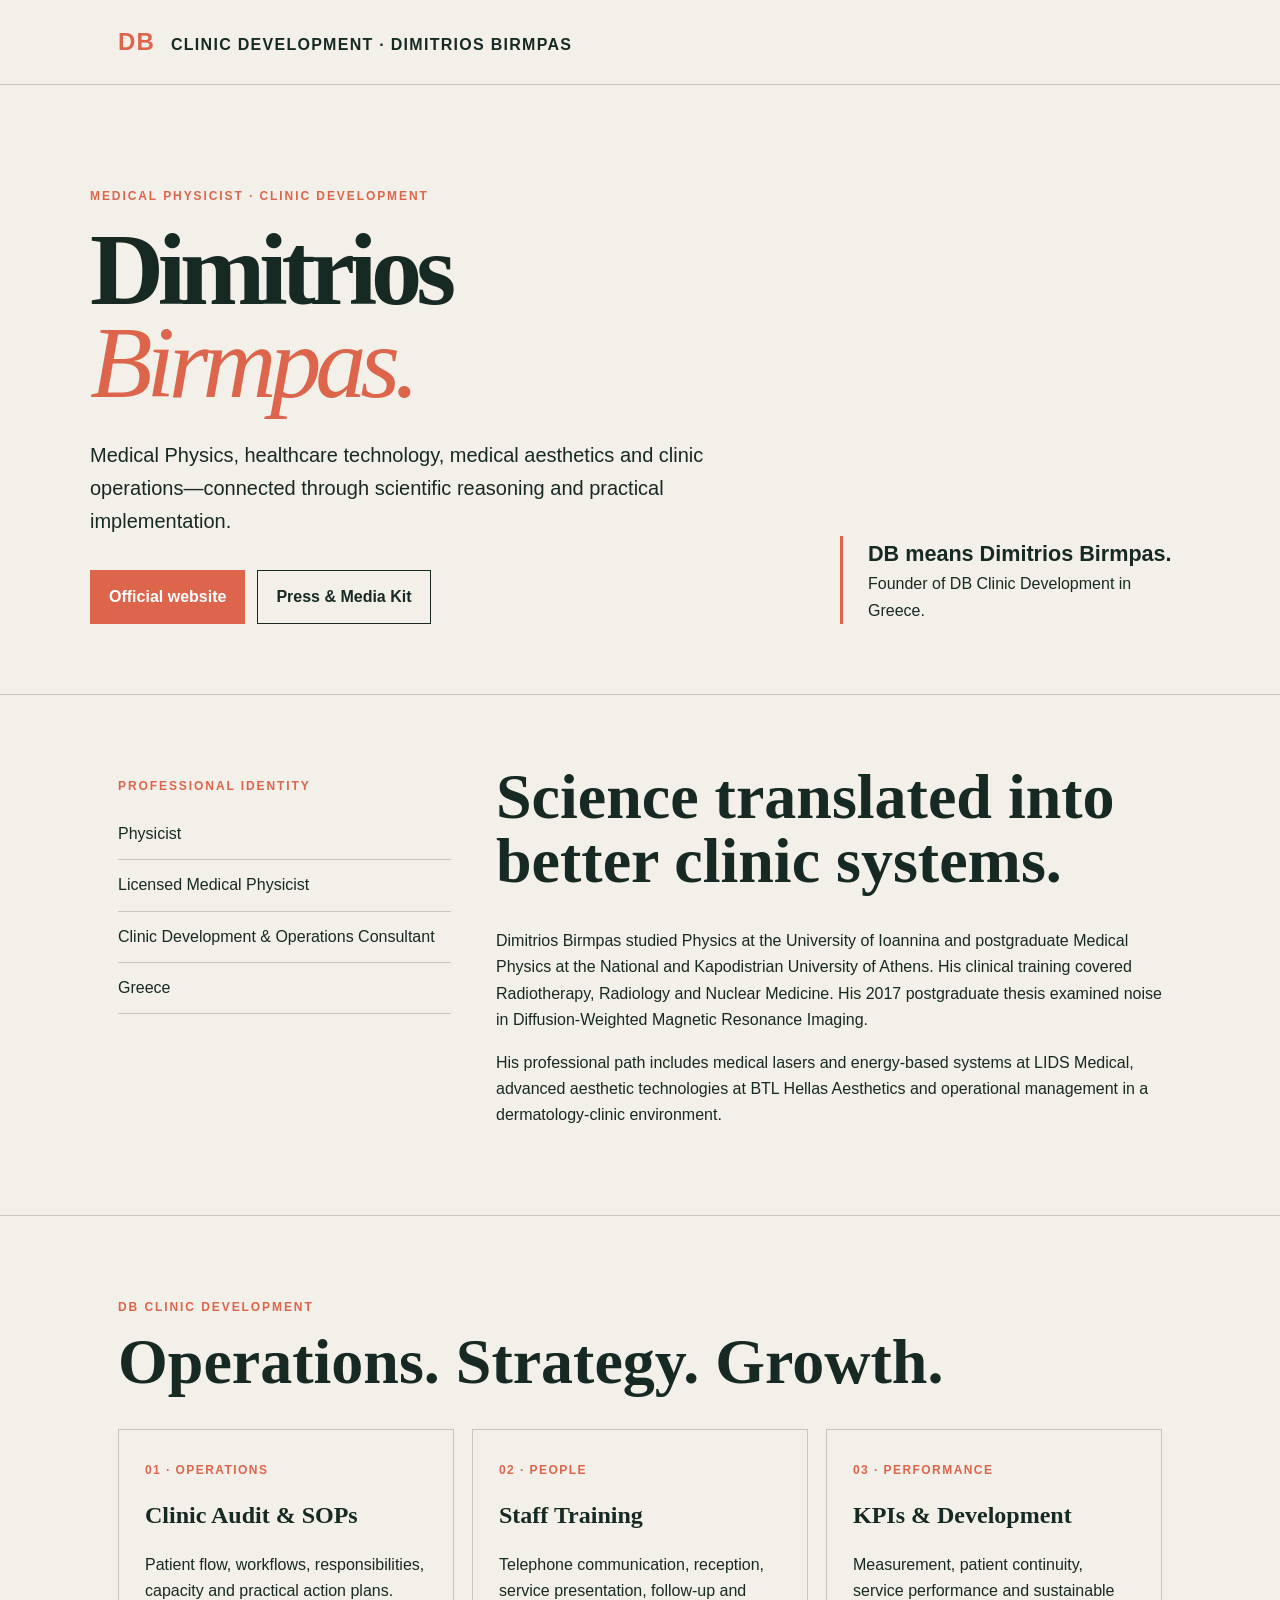
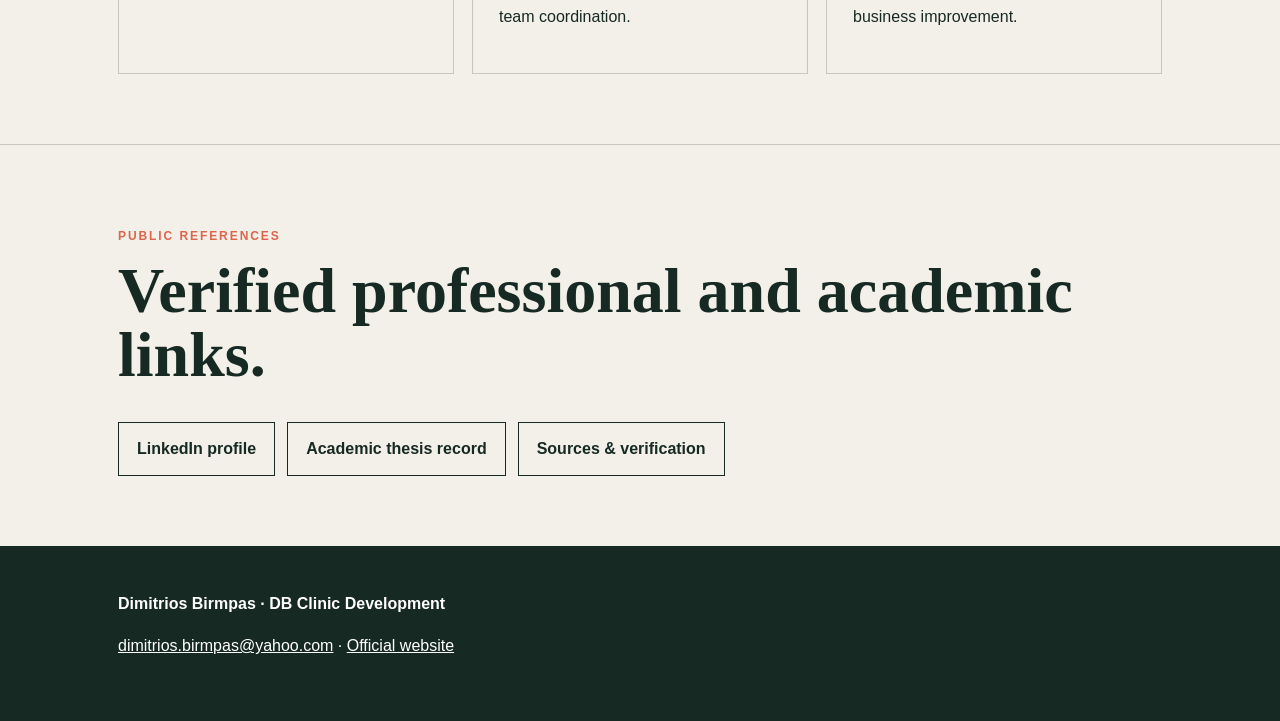
==== index.html @ f7506c70 "Publish Dimitrios Birmpas professional profile" ====
<!doctype html>
<html lang="en">
<head>
<meta charset="utf-8"><meta name="viewport" content="width=device-width,initial-scale=1">
<title>Dimitrios Birmpas | Medical Physicist & DB Clinic Development</title>
<meta name="description" content="Dimitrios Birmpas is a Medical Physicist and Clinic Development & Operations Consultant in Greece. Founder of DB Clinic Development.">
<meta name="robots" content="index,follow,max-image-preview:large"><link rel="canonical" href="https://miskouts-collab.github.io/dimitrios-birmpas/">
<meta property="og:title" content="Dimitrios Birmpas | Medical Physicist"><meta property="og:description" content="Medical Physics, clinic operations, medical technology and sustainable clinic development."><meta property="og:type" content="profile">
<style>
:root{--ink:#172923;--paper:#f3f0e9;--coral:#dc654c;--line:#c9c6bd}*{box-sizing:border-box}html{scroll-behavior:smooth}body{margin:0;background:var(--paper);color:var(--ink);font-family:Arial,sans-serif;line-height:1.65}a{color:inherit}.wrap{max-width:1100px;margin:auto;padding:0 28px}header{border-bottom:1px solid var(--line);padding:22px 0}.brand{font-weight:800;letter-spacing:.08em;text-decoration:none}.brand b{color:var(--coral);font-size:1.5rem;margin-right:10px}.hero{padding:90px 0 70px;display:grid;grid-template-columns:2fr 1fr;gap:50px;align-items:end}.eyebrow{color:var(--coral);font-size:.75rem;font-weight:800;letter-spacing:.16em}.hero h1{font-family:Georgia,serif;font-size:clamp(3.2rem,8vw,7rem);line-height:.9;margin:18px 0 30px;letter-spacing:-.06em}.hero h1 em{color:var(--coral);font-weight:400}.lead{font-size:1.25rem;max-width:700px}.identity{border-left:3px solid var(--coral);padding-left:25px}.identity b{display:block;font-size:1.35rem}.actions{display:flex;gap:12px;flex-wrap:wrap;margin-top:32px}.btn{display:inline-block;padding:13px 18px;border:1px solid var(--ink);text-decoration:none;font-weight:700}.btn.primary{background:var(--coral);border-color:var(--coral);color:#fff}.section{border-top:1px solid var(--line);padding:70px 0}.section h2{font-family:Georgia,serif;font-size:clamp(2rem,5vw,4rem);line-height:1;margin:0 0 35px}.grid{display:grid;grid-template-columns:repeat(3,1fr);gap:18px}.card{border:1px solid var(--line);padding:26px;min-height:220px}.card span{color:var(--coral);font-weight:800;font-size:.75rem;letter-spacing:.12em}.card h3{font-family:Georgia,serif;font-size:1.5rem;margin:14px 0}.bio{display:grid;grid-template-columns:1fr 2fr;gap:45px}.facts{margin:0;padding:0;list-style:none}.facts li{padding:12px 0;border-bottom:1px solid var(--line)}footer{background:var(--ink);color:#fff;padding:45px 0}footer a{color:#fff}@media(max-width:760px){.hero,.bio{grid-template-columns:1fr}.grid{grid-template-columns:1fr}.hero{padding-top:55px}}
</style>
<script type="application/ld+json">{"@context":"https://schema.org","@type":"Person","name":"Dimitrios Birmpas","alternateName":["Δημήτριος Μπίρμπας","Μπίρμπας Δημήτριος","Birmpas Dimitrios"],"jobTitle":["Medical Physicist","Clinic Development & Operations Consultant"],"url":"https://dimitrios-birmpas.miskouts.chatgpt.site/","sameAs":["https://www.linkedin.com/in/dimitrios-birmpas-48286384","https://www.instagram.com/dbclinicdevelopment/","https://www.openarchives.gr/aggregator-openarchives/edm/pergamos/000005-uoadl%3A1665185"],"knowsAbout":["Medical Physics","Clinic Operations","Medical Technology","Medical Aesthetics","Clinic KPIs","Medical Equipment ROI"],"worksFor":{"@type":"ProfessionalService","name":"DB Clinic Development","alternateName":"Dimitrios Birmpas Clinic Development"}}</script>
</head>
<body>
<header><div class="wrap"><a class="brand" href="#"><b>DB</b> CLINIC DEVELOPMENT · DIMITRIOS BIRMPAS</a></div></header>
<main>
<section class="wrap hero"><div><p class="eyebrow">MEDICAL PHYSICIST · CLINIC DEVELOPMENT</p><h1>Dimitrios<br><em>Birmpas.</em></h1><p class="lead">Medical Physics, healthcare technology, medical aesthetics and clinic operations—connected through scientific reasoning and practical implementation.</p><div class="actions"><a class="btn primary" href="https://dimitrios-birmpas.miskouts.chatgpt.site/">Official website</a><a class="btn" href="https://dimitrios-birmpas.miskouts.chatgpt.site/media-kit">Press & Media Kit</a></div></div><aside class="identity"><b>DB means Dimitrios Birmpas.</b><span>Founder of DB Clinic Development in Greece.</span></aside></section>
<section class="section"><div class="wrap bio"><div><p class="eyebrow">PROFESSIONAL IDENTITY</p><ul class="facts"><li>Physicist</li><li>Licensed Medical Physicist</li><li>Clinic Development & Operations Consultant</li><li>Greece</li></ul></div><div><h2>Science translated into better clinic systems.</h2><p>Dimitrios Birmpas studied Physics at the University of Ioannina and postgraduate Medical Physics at the National and Kapodistrian University of Athens. His clinical training covered Radiotherapy, Radiology and Nuclear Medicine. His 2017 postgraduate thesis examined noise in Diffusion-Weighted Magnetic Resonance Imaging.</p><p>His professional path includes medical lasers and energy-based systems at LIDS Medical, advanced aesthetic technologies at BTL Hellas Aesthetics and operational management in a dermatology-clinic environment.</p></div></div></section>
<section class="section"><div class="wrap"><p class="eyebrow">DB CLINIC DEVELOPMENT</p><h2>Operations. Strategy. Growth.</h2><div class="grid"><article class="card"><span>01 · OPERATIONS</span><h3>Clinic Audit & SOPs</h3><p>Patient flow, workflows, responsibilities, capacity and practical action plans.</p></article><article class="card"><span>02 · PEOPLE</span><h3>Staff Training</h3><p>Telephone communication, reception, service presentation, follow-up and team coordination.</p></article><article class="card"><span>03 · PERFORMANCE</span><h3>KPIs & Development</h3><p>Measurement, patient continuity, service performance and sustainable business improvement.</p></article></div></div></section>
<section class="section"><div class="wrap"><p class="eyebrow">PUBLIC REFERENCES</p><h2>Verified professional and academic links.</h2><div class="actions"><a class="btn" href="https://www.linkedin.com/in/dimitrios-birmpas-48286384">LinkedIn profile</a><a class="btn" href="https://www.openarchives.gr/aggregator-openarchives/edm/pergamos/000005-uoadl%3A1665185">Academic thesis record</a><a class="btn" href="https://dimitrios-birmpas.miskouts.chatgpt.site/sources">Sources & verification</a></div></div></section>
</main>
<footer><div class="wrap"><strong>Dimitrios Birmpas · DB Clinic Development</strong><p><a href="mailto:dimitrios.birmpas@yahoo.com">dimitrios.birmpas@yahoo.com</a> · <a href="https://dimitrios-birmpas.miskouts.chatgpt.site/">Official website</a></p></div></footer>
</body></html>
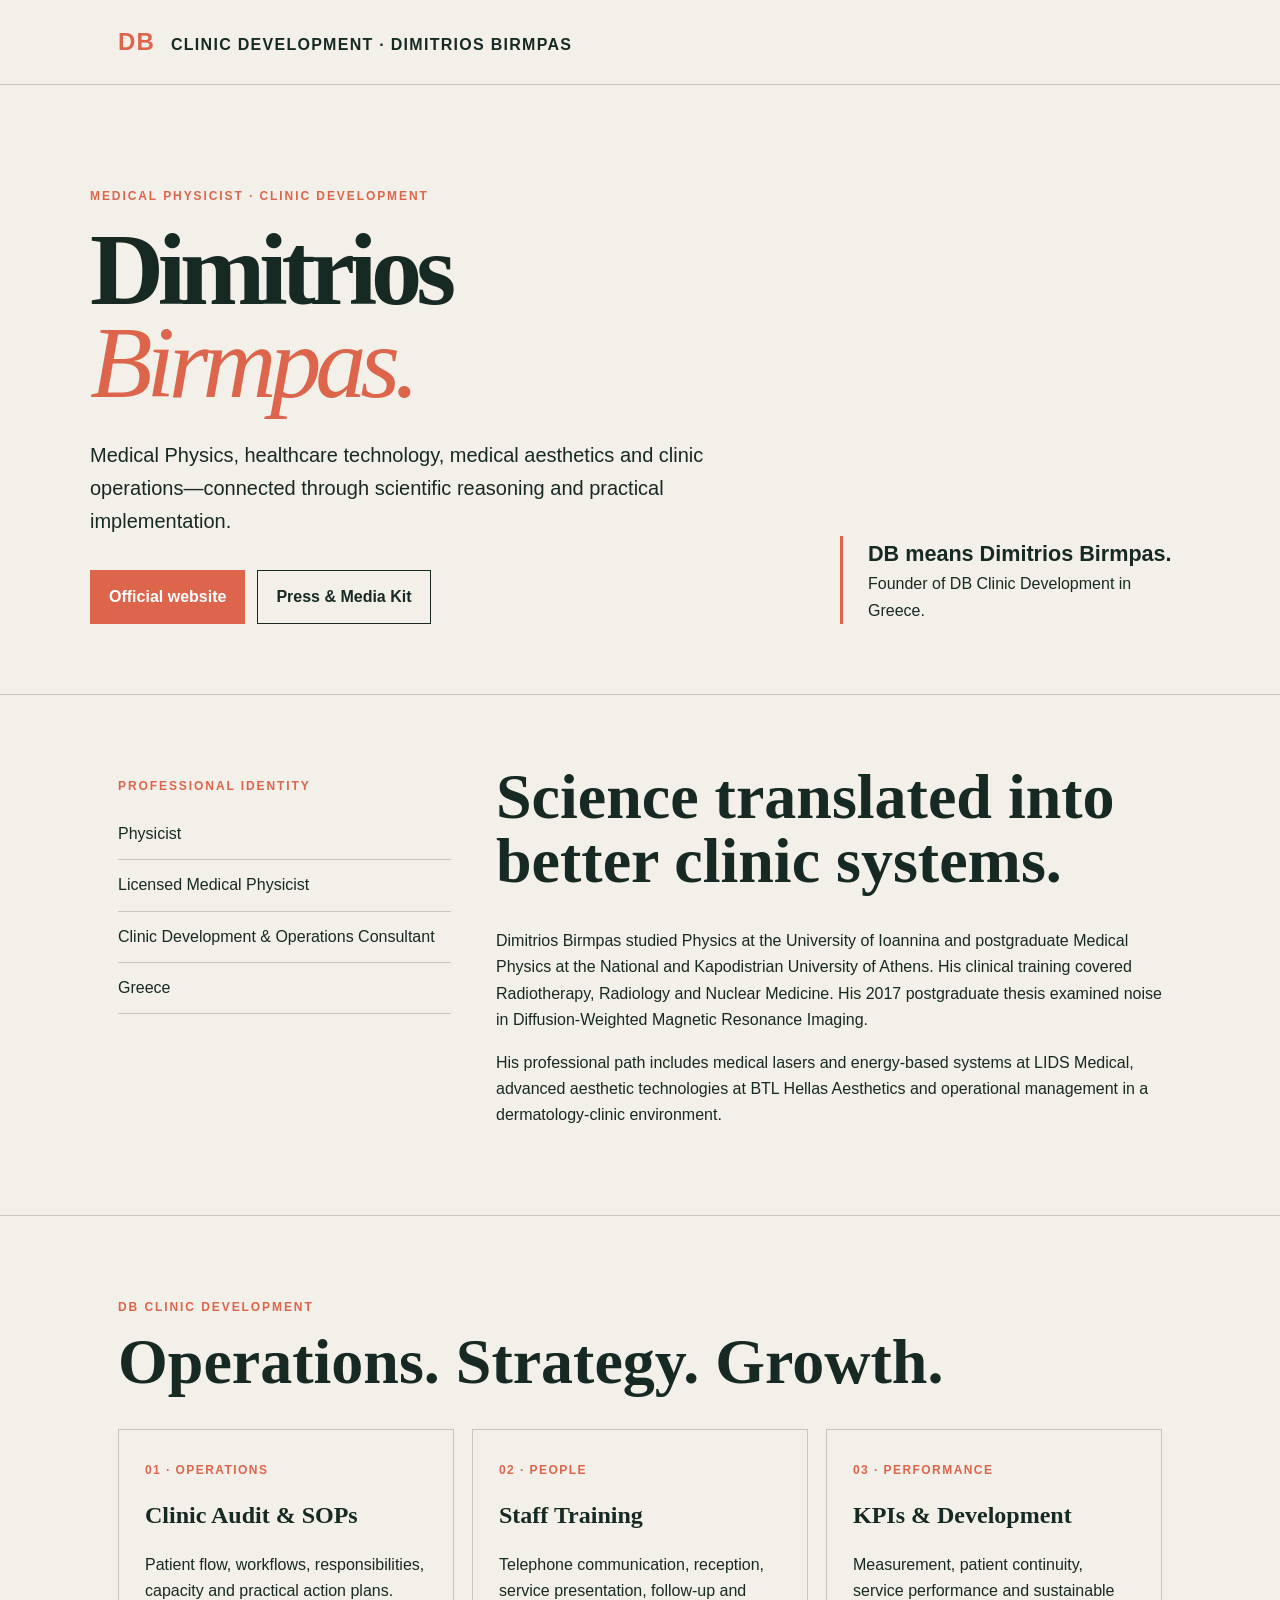
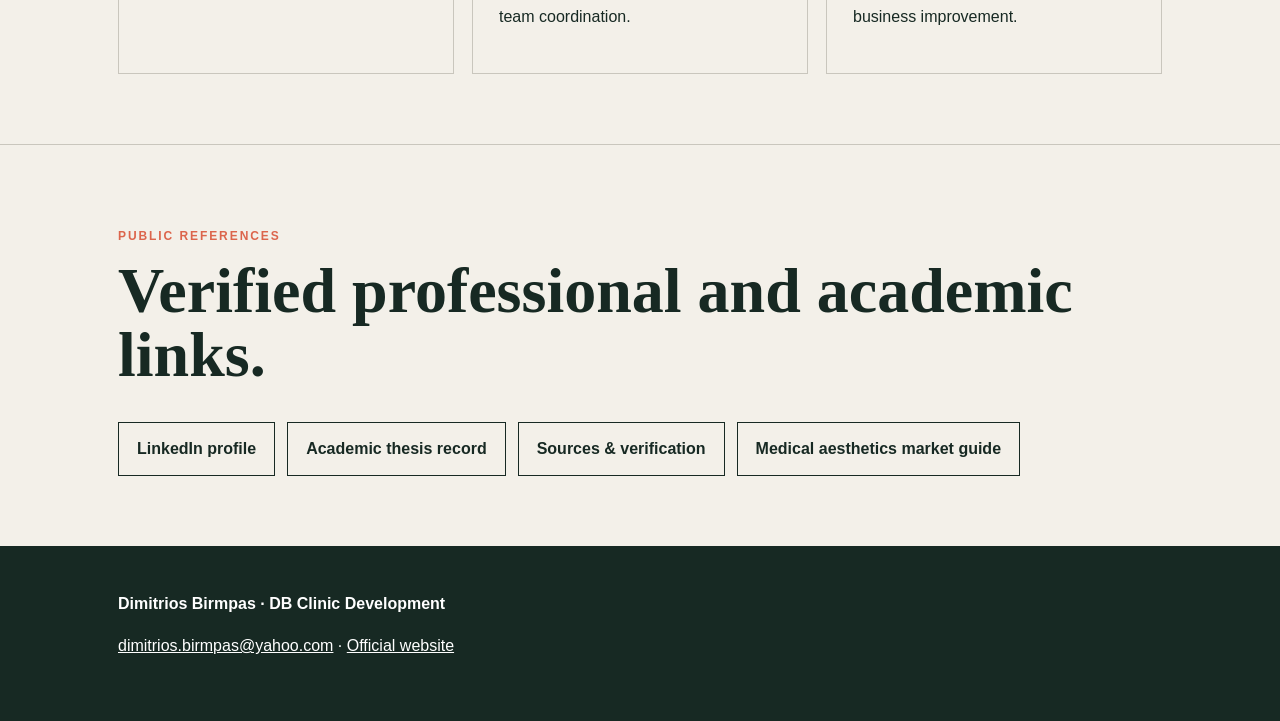
==== commit 61f4d038: "Expand Dimitrios Birmpas topical SEO and link market guide" ====
--- a/index.html
+++ b/index.html
@@ -4,12 +4,13 @@
 <meta charset="utf-8"><meta name="viewport" content="width=device-width,initial-scale=1">
 <title>Dimitrios Birmpas | Medical Physicist & DB Clinic Development</title>
 <meta name="description" content="Dimitrios Birmpas is a Medical Physicist and Clinic Development & Operations Consultant in Greece. Founder of DB Clinic Development.">
-<meta name="robots" content="index,follow,max-image-preview:large"><link rel="canonical" href="https://miskouts-collab.github.io/dimitrios-birmpas/">
+<meta name="robots" content="index,follow,max-image-preview:large">
+<meta name="google-site-verification" content="BW6ejDNk3BaH1rbxw6dL8L5T9A339pedtoXstxvqaPk"><link rel="canonical" href="https://miskouts-collab.github.io/dimitrios-birmpas/">
 <meta property="og:title" content="Dimitrios Birmpas | Medical Physicist"><meta property="og:description" content="Medical Physics, clinic operations, medical technology and sustainable clinic development."><meta property="og:type" content="profile">
 <style>
 :root{--ink:#172923;--paper:#f3f0e9;--coral:#dc654c;--line:#c9c6bd}*{box-sizing:border-box}html{scroll-behavior:smooth}body{margin:0;background:var(--paper);color:var(--ink);font-family:Arial,sans-serif;line-height:1.65}a{color:inherit}.wrap{max-width:1100px;margin:auto;padding:0 28px}header{border-bottom:1px solid var(--line);padding:22px 0}.brand{font-weight:800;letter-spacing:.08em;text-decoration:none}.brand b{color:var(--coral);font-size:1.5rem;margin-right:10px}.hero{padding:90px 0 70px;display:grid;grid-template-columns:2fr 1fr;gap:50px;align-items:end}.eyebrow{color:var(--coral);font-size:.75rem;font-weight:800;letter-spacing:.16em}.hero h1{font-family:Georgia,serif;font-size:clamp(3.2rem,8vw,7rem);line-height:.9;margin:18px 0 30px;letter-spacing:-.06em}.hero h1 em{color:var(--coral);font-weight:400}.lead{font-size:1.25rem;max-width:700px}.identity{border-left:3px solid var(--coral);padding-left:25px}.identity b{display:block;font-size:1.35rem}.actions{display:flex;gap:12px;flex-wrap:wrap;margin-top:32px}.btn{display:inline-block;padding:13px 18px;border:1px solid var(--ink);text-decoration:none;font-weight:700}.btn.primary{background:var(--coral);border-color:var(--coral);color:#fff}.section{border-top:1px solid var(--line);padding:70px 0}.section h2{font-family:Georgia,serif;font-size:clamp(2rem,5vw,4rem);line-height:1;margin:0 0 35px}.grid{display:grid;grid-template-columns:repeat(3,1fr);gap:18px}.card{border:1px solid var(--line);padding:26px;min-height:220px}.card span{color:var(--coral);font-weight:800;font-size:.75rem;letter-spacing:.12em}.card h3{font-family:Georgia,serif;font-size:1.5rem;margin:14px 0}.bio{display:grid;grid-template-columns:1fr 2fr;gap:45px}.facts{margin:0;padding:0;list-style:none}.facts li{padding:12px 0;border-bottom:1px solid var(--line)}footer{background:var(--ink);color:#fff;padding:45px 0}footer a{color:#fff}@media(max-width:760px){.hero,.bio{grid-template-columns:1fr}.grid{grid-template-columns:1fr}.hero{padding-top:55px}}
 </style>
-<script type="application/ld+json">{"@context":"https://schema.org","@type":"Person","name":"Dimitrios Birmpas","alternateName":["Δημήτριος Μπίρμπας","Μπίρμπας Δημήτριος","Birmpas Dimitrios"],"jobTitle":["Medical Physicist","Clinic Development & Operations Consultant"],"url":"https://dimitrios-birmpas.miskouts.chatgpt.site/","sameAs":["https://www.linkedin.com/in/dimitrios-birmpas-48286384","https://www.instagram.com/dbclinicdevelopment/","https://www.openarchives.gr/aggregator-openarchives/edm/pergamos/000005-uoadl%3A1665185"],"knowsAbout":["Medical Physics","Clinic Operations","Medical Technology","Medical Aesthetics","Clinic KPIs","Medical Equipment ROI"],"worksFor":{"@type":"ProfessionalService","name":"DB Clinic Development","alternateName":"Dimitrios Birmpas Clinic Development"}}</script>
+<script type="application/ld+json">{"@context":"https://schema.org","@type":"Person","name":"Dimitrios Birmpas","alternateName":["Δημήτριος Μπίρμπας","Μπίρμπας Δημήτριος","Birmpas Dimitrios"],"jobTitle":["Medical Physicist","Clinic Development & Operations Consultant"],"url":"https://dimitrios-birmpas.miskouts.chatgpt.site/","sameAs":["https://www.linkedin.com/in/dimitrios-birmpas-48286384","https://www.instagram.com/dbclinicdevelopment/","https://www.openarchives.gr/aggregator-openarchives/edm/pergamos/000005-uoadl%3A1665185"],"knowsAbout":["Medical Physics","Clinic Operations","Medical Technology","Medical Aesthetics","Clinic KPIs","Medical Equipment ROI","Client Acquisition","Practice Growth","Business Development","Medical Aesthetics","Laser Systems","Radiofrequency","HIFU","Injectables"],"worksFor":{"@type":"ProfessionalService","name":"DB Clinic Development","alternateName":"Dimitrios Birmpas Clinic Development"}}</script>
 </head>
 <body>
 <header><div class="wrap"><a class="brand" href="#"><b>DB</b> CLINIC DEVELOPMENT · DIMITRIOS BIRMPAS</a></div></header>
@@ -17,7 +18,7 @@
 <section class="wrap hero"><div><p class="eyebrow">MEDICAL PHYSICIST · CLINIC DEVELOPMENT</p><h1>Dimitrios<br><em>Birmpas.</em></h1><p class="lead">Medical Physics, healthcare technology, medical aesthetics and clinic operations—connected through scientific reasoning and practical implementation.</p><div class="actions"><a class="btn primary" href="https://dimitrios-birmpas.miskouts.chatgpt.site/">Official website</a><a class="btn" href="https://dimitrios-birmpas.miskouts.chatgpt.site/media-kit">Press & Media Kit</a></div></div><aside class="identity"><b>DB means Dimitrios Birmpas.</b><span>Founder of DB Clinic Development in Greece.</span></aside></section>
 <section class="section"><div class="wrap bio"><div><p class="eyebrow">PROFESSIONAL IDENTITY</p><ul class="facts"><li>Physicist</li><li>Licensed Medical Physicist</li><li>Clinic Development & Operations Consultant</li><li>Greece</li></ul></div><div><h2>Science translated into better clinic systems.</h2><p>Dimitrios Birmpas studied Physics at the University of Ioannina and postgraduate Medical Physics at the National and Kapodistrian University of Athens. His clinical training covered Radiotherapy, Radiology and Nuclear Medicine. His 2017 postgraduate thesis examined noise in Diffusion-Weighted Magnetic Resonance Imaging.</p><p>His professional path includes medical lasers and energy-based systems at LIDS Medical, advanced aesthetic technologies at BTL Hellas Aesthetics and operational management in a dermatology-clinic environment.</p></div></div></section>
 <section class="section"><div class="wrap"><p class="eyebrow">DB CLINIC DEVELOPMENT</p><h2>Operations. Strategy. Growth.</h2><div class="grid"><article class="card"><span>01 · OPERATIONS</span><h3>Clinic Audit & SOPs</h3><p>Patient flow, workflows, responsibilities, capacity and practical action plans.</p></article><article class="card"><span>02 · PEOPLE</span><h3>Staff Training</h3><p>Telephone communication, reception, service presentation, follow-up and team coordination.</p></article><article class="card"><span>03 · PERFORMANCE</span><h3>KPIs & Development</h3><p>Measurement, patient continuity, service performance and sustainable business improvement.</p></article></div></div></section>
-<section class="section"><div class="wrap"><p class="eyebrow">PUBLIC REFERENCES</p><h2>Verified professional and academic links.</h2><div class="actions"><a class="btn" href="https://www.linkedin.com/in/dimitrios-birmpas-48286384">LinkedIn profile</a><a class="btn" href="https://www.openarchives.gr/aggregator-openarchives/edm/pergamos/000005-uoadl%3A1665185">Academic thesis record</a><a class="btn" href="https://dimitrios-birmpas.miskouts.chatgpt.site/sources">Sources & verification</a></div></div></section>
+<section class="section"><div class="wrap"><p class="eyebrow">PUBLIC REFERENCES</p><h2>Verified professional and academic links.</h2><div class="actions"><a class="btn" href="https://www.linkedin.com/in/dimitrios-birmpas-48286384">LinkedIn profile</a><a class="btn" href="https://www.openarchives.gr/aggregator-openarchives/edm/pergamos/000005-uoadl%3A1665185">Academic thesis record</a><a class="btn" href="https://dimitrios-birmpas.miskouts.chatgpt.site/sources">Sources & verification</a><a class="btn" href="articles/medical-aesthetics-market-guide.html">Medical aesthetics market guide</a></div></div></section>
 </main>
 <footer><div class="wrap"><strong>Dimitrios Birmpas · DB Clinic Development</strong><p><a href="mailto:dimitrios.birmpas@yahoo.com">dimitrios.birmpas@yahoo.com</a> · <a href="https://dimitrios-birmpas.miskouts.chatgpt.site/">Official website</a></p></div></footer>
 </body></html>
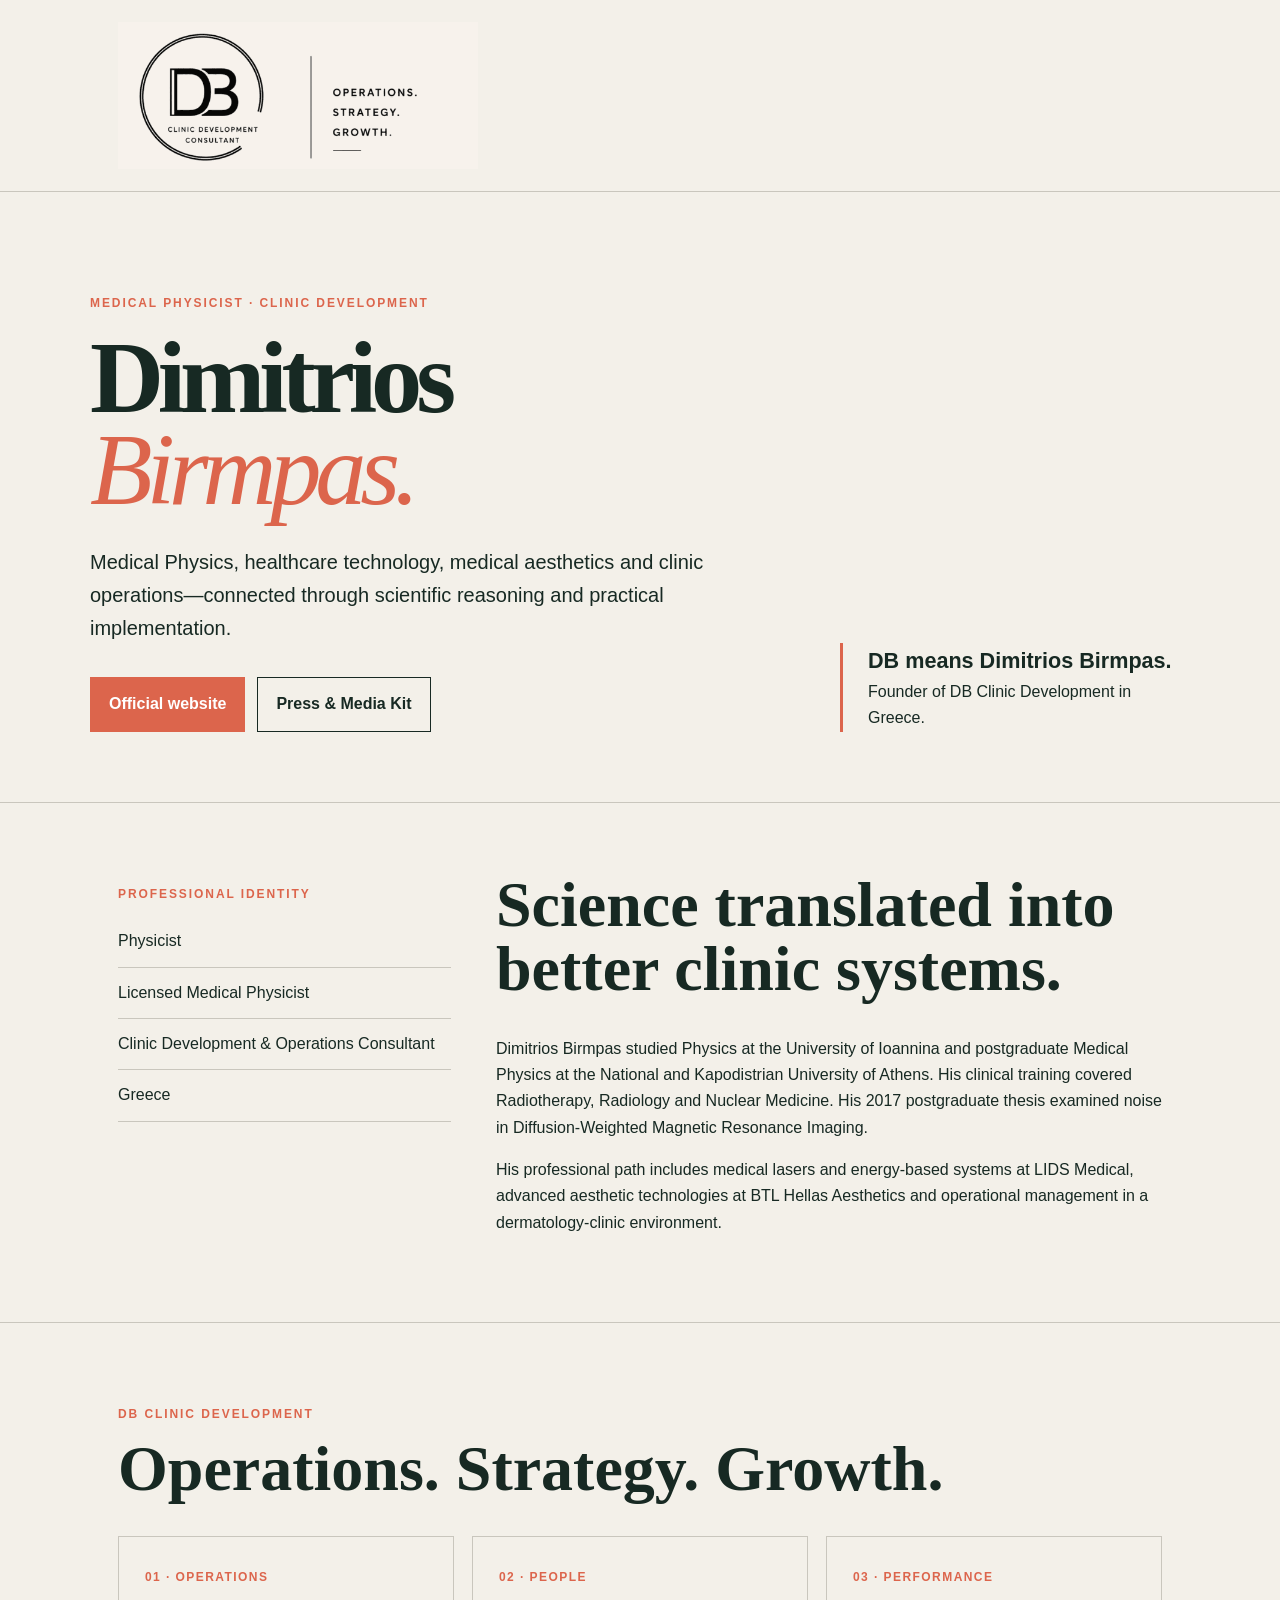
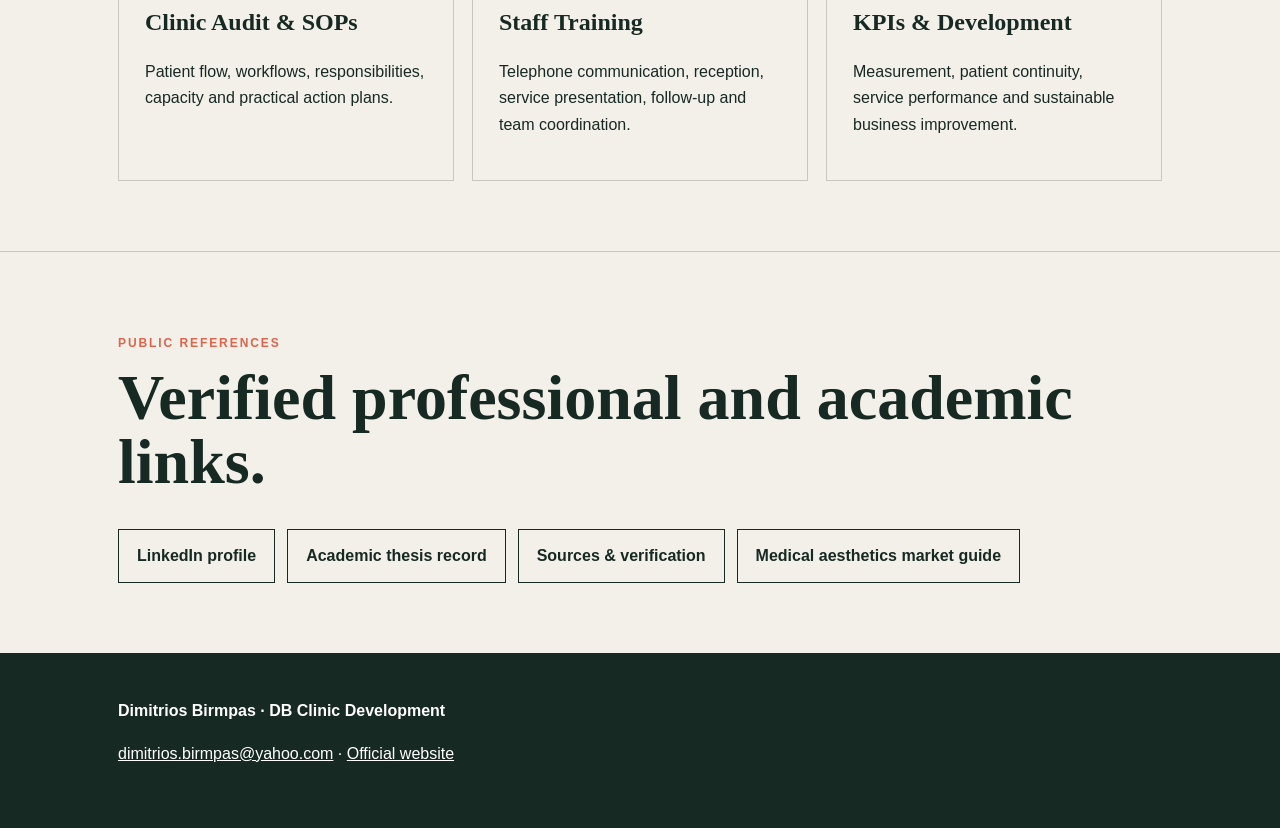
==== commit c231925a: "Add official logo to homepage" ====
--- a/index.html
+++ b/index.html
@@ -8,12 +8,12 @@
 <meta name="google-site-verification" content="BW6ejDNk3BaH1rbxw6dL8L5T9A339pedtoXstxvqaPk"><link rel="canonical" href="https://miskouts-collab.github.io/dimitrios-birmpas/">
 <meta property="og:title" content="Dimitrios Birmpas | Medical Physicist"><meta property="og:description" content="Medical Physics, clinic operations, medical technology and sustainable clinic development."><meta property="og:type" content="profile">
 <style>
-:root{--ink:#172923;--paper:#f3f0e9;--coral:#dc654c;--line:#c9c6bd}*{box-sizing:border-box}html{scroll-behavior:smooth}body{margin:0;background:var(--paper);color:var(--ink);font-family:Arial,sans-serif;line-height:1.65}a{color:inherit}.wrap{max-width:1100px;margin:auto;padding:0 28px}header{border-bottom:1px solid var(--line);padding:22px 0}.brand{font-weight:800;letter-spacing:.08em;text-decoration:none}.brand b{color:var(--coral);font-size:1.5rem;margin-right:10px}.hero{padding:90px 0 70px;display:grid;grid-template-columns:2fr 1fr;gap:50px;align-items:end}.eyebrow{color:var(--coral);font-size:.75rem;font-weight:800;letter-spacing:.16em}.hero h1{font-family:Georgia,serif;font-size:clamp(3.2rem,8vw,7rem);line-height:.9;margin:18px 0 30px;letter-spacing:-.06em}.hero h1 em{color:var(--coral);font-weight:400}.lead{font-size:1.25rem;max-width:700px}.identity{border-left:3px solid var(--coral);padding-left:25px}.identity b{display:block;font-size:1.35rem}.actions{display:flex;gap:12px;flex-wrap:wrap;margin-top:32px}.btn{display:inline-block;padding:13px 18px;border:1px solid var(--ink);text-decoration:none;font-weight:700}.btn.primary{background:var(--coral);border-color:var(--coral);color:#fff}.section{border-top:1px solid var(--line);padding:70px 0}.section h2{font-family:Georgia,serif;font-size:clamp(2rem,5vw,4rem);line-height:1;margin:0 0 35px}.grid{display:grid;grid-template-columns:repeat(3,1fr);gap:18px}.card{border:1px solid var(--line);padding:26px;min-height:220px}.card span{color:var(--coral);font-weight:800;font-size:.75rem;letter-spacing:.12em}.card h3{font-family:Georgia,serif;font-size:1.5rem;margin:14px 0}.bio{display:grid;grid-template-columns:1fr 2fr;gap:45px}.facts{margin:0;padding:0;list-style:none}.facts li{padding:12px 0;border-bottom:1px solid var(--line)}footer{background:var(--ink);color:#fff;padding:45px 0}footer a{color:#fff}@media(max-width:760px){.hero,.bio{grid-template-columns:1fr}.grid{grid-template-columns:1fr}.hero{padding-top:55px}}
+:root{--ink:#172923;--paper:#f3f0e9;--coral:#dc654c;--line:#c9c6bd}*{box-sizing:border-box}html{scroll-behavior:smooth}body{margin:0;background:var(--paper);color:var(--ink);font-family:Arial,sans-serif;line-height:1.65}a{color:inherit}.wrap{max-width:1100px;margin:auto;padding:0 28px}header{border-bottom:1px solid var(--line);padding:22px 0}.brand{display:block;width:360px;max-width:100%;height:147px;background:url("assets/db-clinic-development-logo.png") center/contain no-repeat;text-indent:-9999px;overflow:hidden;text-decoration:none}.hero{padding:90px 0 70px;display:grid;grid-template-columns:2fr 1fr;gap:50px;align-items:end}.eyebrow{color:var(--coral);font-size:.75rem;font-weight:800;letter-spacing:.16em}.hero h1{font-family:Georgia,serif;font-size:clamp(3.2rem,8vw,7rem);line-height:.9;margin:18px 0 30px;letter-spacing:-.06em}.hero h1 em{color:var(--coral);font-weight:400}.lead{font-size:1.25rem;max-width:700px}.identity{border-left:3px solid var(--coral);padding-left:25px}.identity b{display:block;font-size:1.35rem}.actions{display:flex;gap:12px;flex-wrap:wrap;margin-top:32px}.btn{display:inline-block;padding:13px 18px;border:1px solid var(--ink);text-decoration:none;font-weight:700}.btn.primary{background:var(--coral);border-color:var(--coral);color:#fff}.section{border-top:1px solid var(--line);padding:70px 0}.section h2{font-family:Georgia,serif;font-size:clamp(2rem,5vw,4rem);line-height:1;margin:0 0 35px}.grid{display:grid;grid-template-columns:repeat(3,1fr);gap:18px}.card{border:1px solid var(--line);padding:26px;min-height:220px}.card span{color:var(--coral);font-weight:800;font-size:.75rem;letter-spacing:.12em}.card h3{font-family:Georgia,serif;font-size:1.5rem;margin:14px 0}.bio{display:grid;grid-template-columns:1fr 2fr;gap:45px}.facts{margin:0;padding:0;list-style:none}.facts li{padding:12px 0;border-bottom:1px solid var(--line)}footer{background:var(--ink);color:#fff;padding:45px 0}footer a{color:#fff}@media(max-width:760px){.hero,.bio{grid-template-columns:1fr}.grid{grid-template-columns:1fr}.hero{padding-top:55px}}
 </style>
 <script type="application/ld+json">{"@context":"https://schema.org","@type":"Person","name":"Dimitrios Birmpas","alternateName":["Δημήτριος Μπίρμπας","Μπίρμπας Δημήτριος","Birmpas Dimitrios"],"jobTitle":["Medical Physicist","Clinic Development & Operations Consultant"],"url":"https://dimitrios-birmpas.miskouts.chatgpt.site/","sameAs":["https://www.linkedin.com/in/dimitrios-birmpas-48286384","https://www.instagram.com/dbclinicdevelopment/","https://www.openarchives.gr/aggregator-openarchives/edm/pergamos/000005-uoadl%3A1665185"],"knowsAbout":["Medical Physics","Clinic Operations","Medical Technology","Medical Aesthetics","Clinic KPIs","Medical Equipment ROI","Client Acquisition","Practice Growth","Business Development","Medical Aesthetics","Laser Systems","Radiofrequency","HIFU","Injectables"],"worksFor":{"@type":"ProfessionalService","name":"DB Clinic Development","alternateName":"Dimitrios Birmpas Clinic Development"}}</script>
 </head>
 <body>
-<header><div class="wrap"><a class="brand" href="#"><b>DB</b> CLINIC DEVELOPMENT · DIMITRIOS BIRMPAS</a></div></header>
+<header><div class="wrap"><a class="brand" href="#" aria-label="DB Clinic Development — Operations, Strategy, Growth">DB Clinic Development — Operations, Strategy, Growth</a></div></header>
 <main>
 <section class="wrap hero"><div><p class="eyebrow">MEDICAL PHYSICIST · CLINIC DEVELOPMENT</p><h1>Dimitrios<br><em>Birmpas.</em></h1><p class="lead">Medical Physics, healthcare technology, medical aesthetics and clinic operations—connected through scientific reasoning and practical implementation.</p><div class="actions"><a class="btn primary" href="https://dimitrios-birmpas.miskouts.chatgpt.site/">Official website</a><a class="btn" href="https://dimitrios-birmpas.miskouts.chatgpt.site/media-kit">Press & Media Kit</a></div></div><aside class="identity"><b>DB means Dimitrios Birmpas.</b><span>Founder of DB Clinic Development in Greece.</span></aside></section>
 <section class="section"><div class="wrap bio"><div><p class="eyebrow">PROFESSIONAL IDENTITY</p><ul class="facts"><li>Physicist</li><li>Licensed Medical Physicist</li><li>Clinic Development & Operations Consultant</li><li>Greece</li></ul></div><div><h2>Science translated into better clinic systems.</h2><p>Dimitrios Birmpas studied Physics at the University of Ioannina and postgraduate Medical Physics at the National and Kapodistrian University of Athens. His clinical training covered Radiotherapy, Radiology and Nuclear Medicine. His 2017 postgraduate thesis examined noise in Diffusion-Weighted Magnetic Resonance Imaging.</p><p>His professional path includes medical lasers and energy-based systems at LIDS Medical, advanced aesthetic technologies at BTL Hellas Aesthetics and operational management in a dermatology-clinic environment.</p></div></div></section>
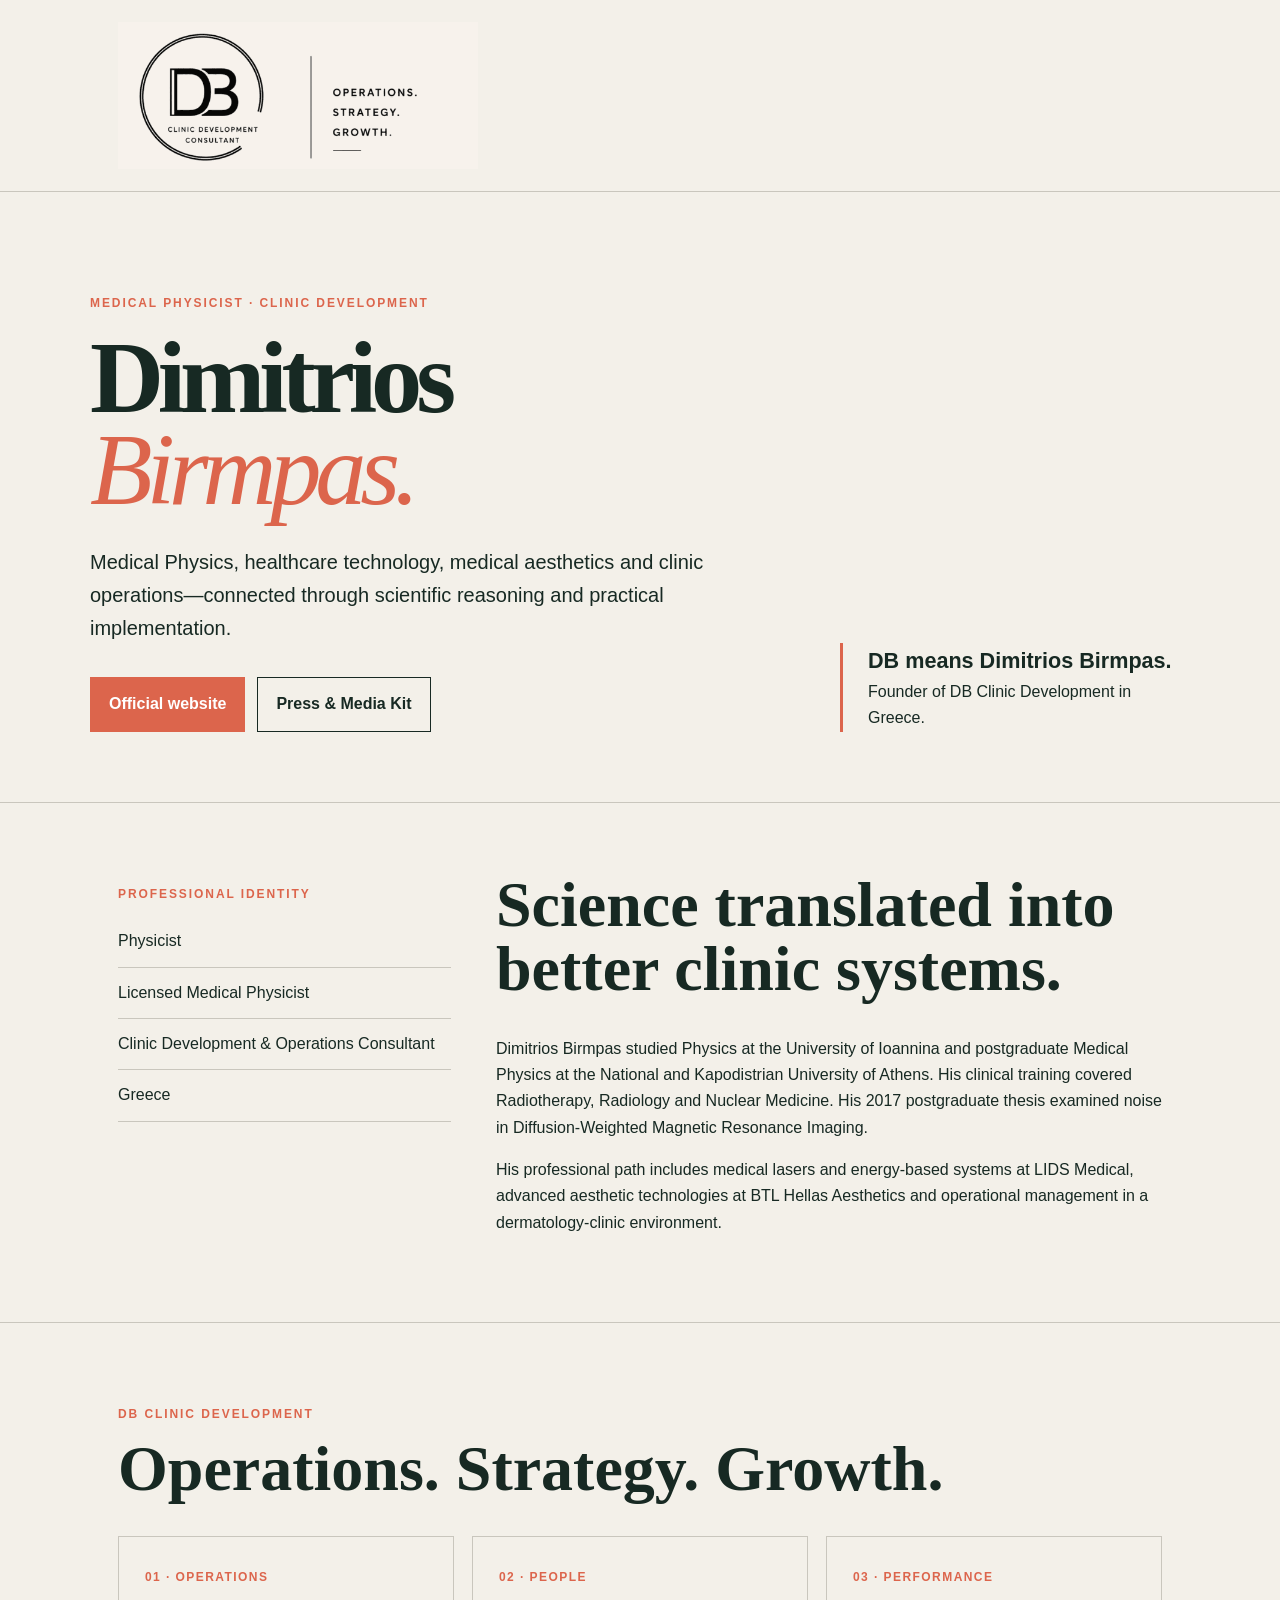
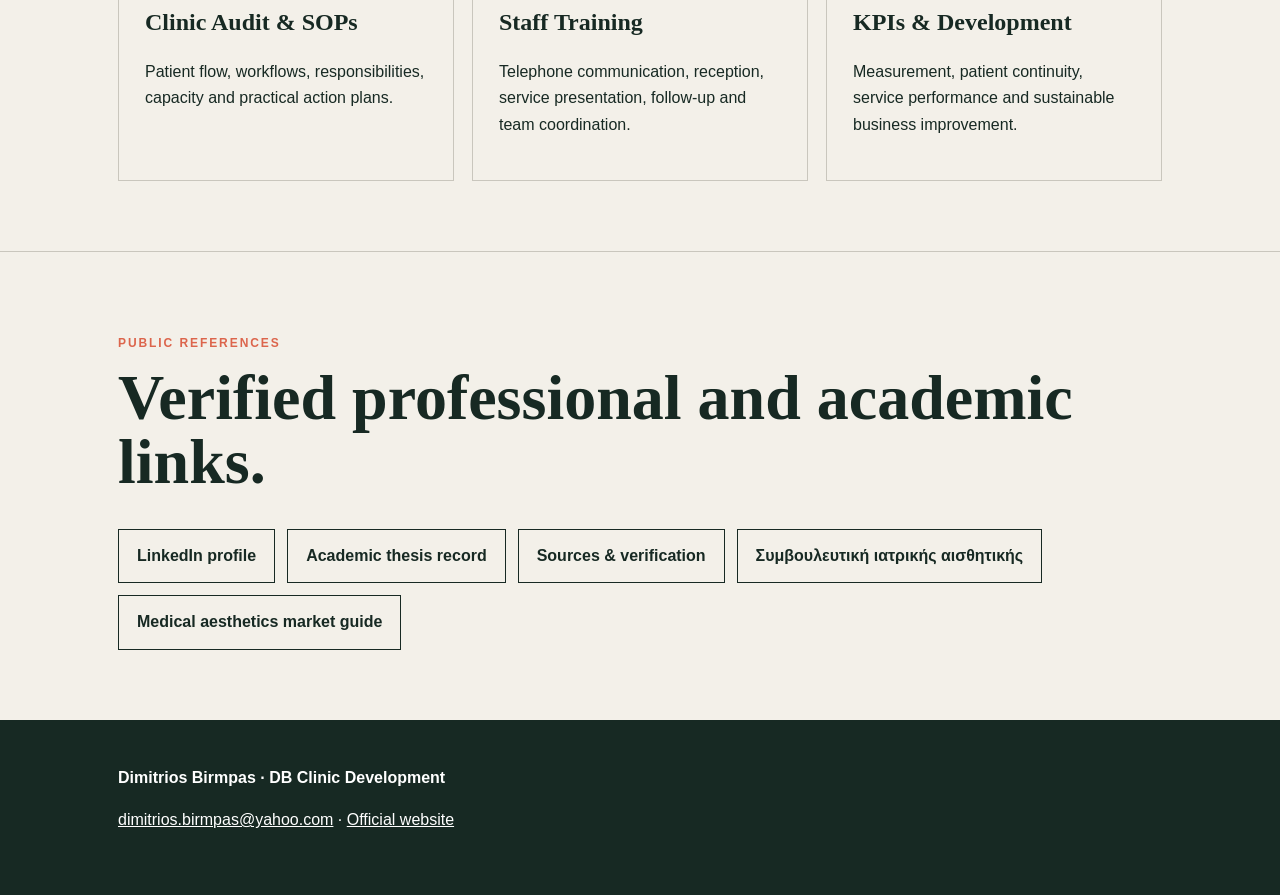
==== commit 9d31504f: "Link Greek medical aesthetics consulting page" ====
--- a/index.html
+++ b/index.html
@@ -18,7 +18,7 @@
 <section class="wrap hero"><div><p class="eyebrow">MEDICAL PHYSICIST · CLINIC DEVELOPMENT</p><h1>Dimitrios<br><em>Birmpas.</em></h1><p class="lead">Medical Physics, healthcare technology, medical aesthetics and clinic operations—connected through scientific reasoning and practical implementation.</p><div class="actions"><a class="btn primary" href="https://dimitrios-birmpas.miskouts.chatgpt.site/">Official website</a><a class="btn" href="https://dimitrios-birmpas.miskouts.chatgpt.site/media-kit">Press & Media Kit</a></div></div><aside class="identity"><b>DB means Dimitrios Birmpas.</b><span>Founder of DB Clinic Development in Greece.</span></aside></section>
 <section class="section"><div class="wrap bio"><div><p class="eyebrow">PROFESSIONAL IDENTITY</p><ul class="facts"><li>Physicist</li><li>Licensed Medical Physicist</li><li>Clinic Development & Operations Consultant</li><li>Greece</li></ul></div><div><h2>Science translated into better clinic systems.</h2><p>Dimitrios Birmpas studied Physics at the University of Ioannina and postgraduate Medical Physics at the National and Kapodistrian University of Athens. His clinical training covered Radiotherapy, Radiology and Nuclear Medicine. His 2017 postgraduate thesis examined noise in Diffusion-Weighted Magnetic Resonance Imaging.</p><p>His professional path includes medical lasers and energy-based systems at LIDS Medical, advanced aesthetic technologies at BTL Hellas Aesthetics and operational management in a dermatology-clinic environment.</p></div></div></section>
 <section class="section"><div class="wrap"><p class="eyebrow">DB CLINIC DEVELOPMENT</p><h2>Operations. Strategy. Growth.</h2><div class="grid"><article class="card"><span>01 · OPERATIONS</span><h3>Clinic Audit & SOPs</h3><p>Patient flow, workflows, responsibilities, capacity and practical action plans.</p></article><article class="card"><span>02 · PEOPLE</span><h3>Staff Training</h3><p>Telephone communication, reception, service presentation, follow-up and team coordination.</p></article><article class="card"><span>03 · PERFORMANCE</span><h3>KPIs & Development</h3><p>Measurement, patient continuity, service performance and sustainable business improvement.</p></article></div></div></section>
-<section class="section"><div class="wrap"><p class="eyebrow">PUBLIC REFERENCES</p><h2>Verified professional and academic links.</h2><div class="actions"><a class="btn" href="https://www.linkedin.com/in/dimitrios-birmpas-48286384">LinkedIn profile</a><a class="btn" href="https://www.openarchives.gr/aggregator-openarchives/edm/pergamos/000005-uoadl%3A1665185">Academic thesis record</a><a class="btn" href="https://dimitrios-birmpas.miskouts.chatgpt.site/sources">Sources & verification</a><a class="btn" href="articles/medical-aesthetics-market-guide.html">Medical aesthetics market guide</a></div></div></section>
+<section class="section"><div class="wrap"><p class="eyebrow">PUBLIC REFERENCES</p><h2>Verified professional and academic links.</h2><div class="actions"><a class="btn" href="https://www.linkedin.com/in/dimitrios-birmpas-48286384">LinkedIn profile</a><a class="btn" href="https://www.openarchives.gr/aggregator-openarchives/edm/pergamos/000005-uoadl%3A1665185">Academic thesis record</a><a class="btn" href="https://dimitrios-birmpas.miskouts.chatgpt.site/sources">Sources & verification</a><a class="btn" href="iatriki-aisthitiki-symvouleftiki.html">Συμβουλευτική ιατρικής αισθητικής</a><a class="btn" href="articles/medical-aesthetics-market-guide.html">Medical aesthetics market guide</a></div></div></section>
 </main>
 <footer><div class="wrap"><strong>Dimitrios Birmpas · DB Clinic Development</strong><p><a href="mailto:dimitrios.birmpas@yahoo.com">dimitrios.birmpas@yahoo.com</a> · <a href="https://dimitrios-birmpas.miskouts.chatgpt.site/">Official website</a></p></div></footer>
 </body></html>
